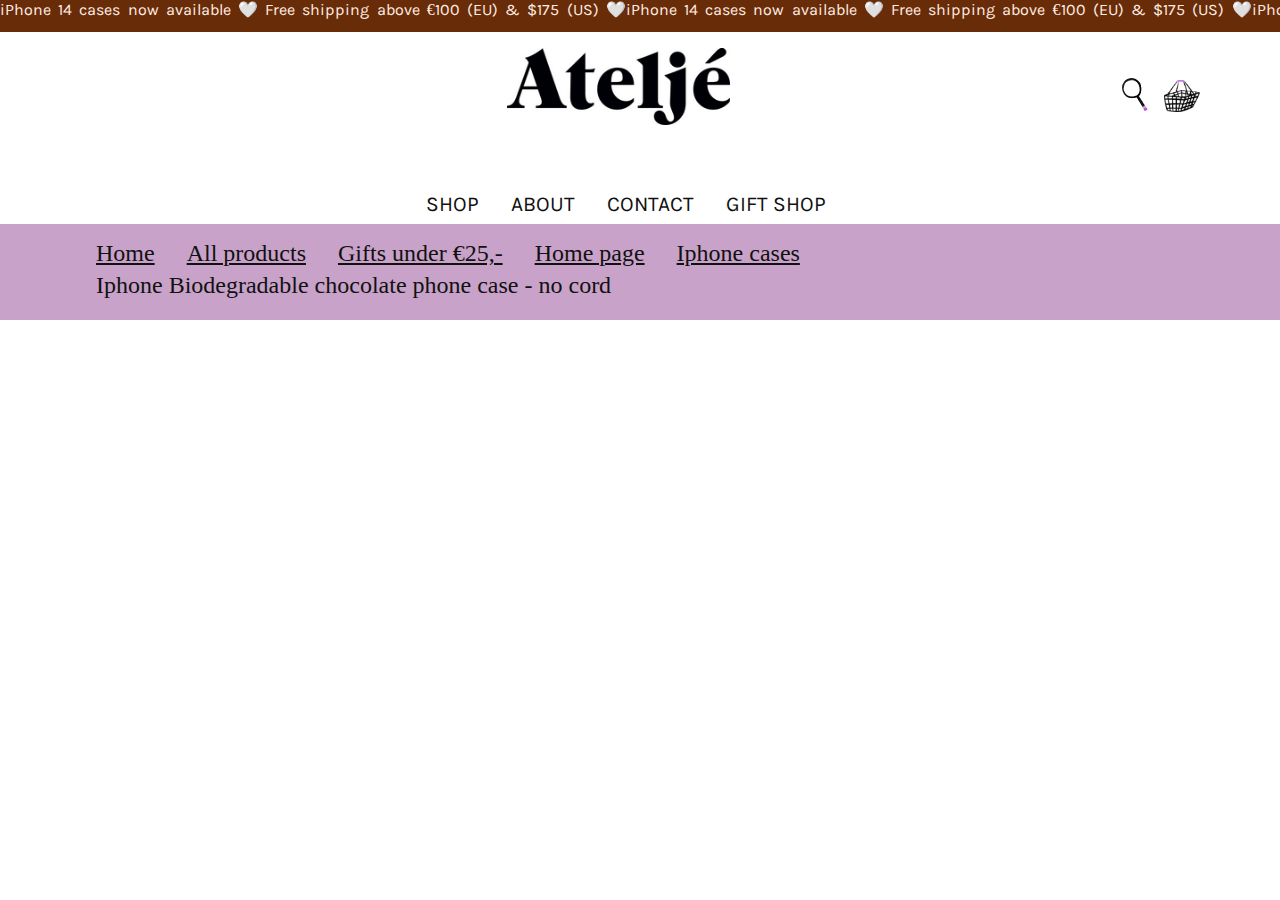
==== index2.html @ 2489ab8f "responsiveness" ====
<!doctype html>
<html lang="nl">
	
<head>
	<meta charset="UTF-8">
	<meta name="author" content="jouw naam">
	<meta name="viewport" content="width=device-width, initial-scale=1"> 
	<!-- maakt het bestand de eigen maat van je device, 
		deze drie zinnen is de basis die zetje er altijd bij -->
	
	<title>Howdy FED2223</title>


    <link href="styles/style2.css" rel="stylesheet">
	<link rel="icon" type="image/svg+xml" href="images/atelje-logo.png">
</head>

<body>

<header>
	<ul>
		<li>
			<p>iPhone 14 cases now available 🤍 Free shipping above €100 (EU) & $175 (US) 🤍</p>
		</li>
		<li>
			<p>iPhone 14 cases now available 🤍 Free shipping above €100 (EU) & $175 (US) 🤍</p>
		</li>
		<li>
			<p>iPhone 14 cases now available 🤍 Free shipping above €100 (EU) & $175 (US) 🤍</p>
		</li>
	</ul>
	
	<a><img src="images/atelje-logo.png" alt="logo"></a>
	
	<button>
		<img src="images/hamburger1.png" alt="Hamburger menu">
	</button>

	<nav>
		<ul>
			<li><a href="">shop</a></li>
			<li><a href="">about</a></li>
			<li><a href="">contact</a></li>
			<li><a href="">gift shop</a></li>
		</ul>
	</nav>

	<!-- Jeffrey zei dat ik in dit geval wel een divje moest gebruiken -->
	<div> 
		<button><img src="images/search-icon.png" alt="search"></button>
		<a><img src="images/cart-icon.png" alt="shoppingcart"></a>
	</div>	

    <!-- breadcrumbs -->
    <ul>
        <li><a href="#">Home</a></li>
        <li><a href="#">All products</a></li>
        <li><a href="#">Gifts under €25,- </a></li>
        <li><a href="#">Home page </a></li>
        <li><a href="#">Iphone cases </a></li>
        <li><a href="#">Iphone Biodegradable chocolate phone case - no cord</a></li>
      </ul>
</header>

    <script defer src="scripts/script.js"></script>
</body>
---- styles/style2.css ----
/**************/
/* CSS REMEDY */
/**************/
*,
*::after,
*::before {
	box-sizing: border-box;
	padding: 0;
	margin: 0;
	list-style: none;
}

img {
	width: 100%;
}

button,
summary {
	cursor: pointer;
}

/*********************/
/* CUSTOM PROPERTIES */
/*********************/
:root {
	--color-text: #111;
	--color-background: white;
	--header-color:#692c09;
	--color-lilac: #C8A2C8;
	--nav-border: lightgray;
	--header-text:#ffece1;
	--footer-color:#f1eeeb;
	--links:green;
	--footer-text:grey;
}

@font-face {
	font-family: "Karla-Regular";
	src: url('../fonts/Karla-Regular.ttf');
}

@font-face {
	font-family: "Karla-Bold";
	src: url('../fonts/Karla-Bold.ttf');
}

@font-face {
	font-family: "GrouchBT";
	src: url('../fonts/GrouchBT.ttf');
}

/* Keyframes */
/* bruine moving tekst vanaf hier */
@keyframes movingText {
	0% {
		transform: translateX(100%);
	}
	50% {
		transform: translateX(-40%);
	}
	100% {
		transform: translateX(-100%);
	}
}

/****************/
/* JOUW STYLING */
/****************/
body {
	overflow-x: hidden;
	margin: 0;
}

header {
	display: grid;
	grid-template-columns: 1fr 1fr 1fr;
	grid-template-rows: 3em 6em;
	overflow:hidden;
}

header > ul:nth-of-type(1) {
	display: flex;
	grid-column-start: 1;
	grid-column-end: -1;
}

header ul li {
	background-color: var(--header-color);
	height:2em;
}

header ul li p {
	width: 100%;
	margin: 0;
	color: var(--header-text);
	font-size: 1em;
	animation: movingText 8s;
	animation-iteration-count: infinite;
	word-spacing: .2em;
	white-space: nowrap;
	font-family: Karla-Regular;
}

/* Header logo, zoekbalk en winkelmandje */
header > a img {
	height: 80%;
	width: auto;
	/* object-fit: contain; */
}

header button {
	background-color: var(--color-background);
	border: none;
	width: 2em;
	margin-left: .3em;
}

header > button img {
	width: 1em;
}

header div {
	display: flex;
	justify-content: end;
	gap: 1em;
	margin-right: 1em;
}

header div a {
	display: flex;
	align-items: center;
}

header > div a img {
	height: 2em;
}

/* Hamburger menu */
header > button {
	background-color: var(--color-background);
	width: 2em;
	border: none;
	font-size: 1.5em;
	grid-row-start: 2;
	grid-column-start: 1;
}

header nav {
	width: 88%;
	position: absolute; 
	top: 9em;
	left: 0;
	bottom: 0;
	background-color: var(--color-background);
	z-index: 1000;
	transform: translateX(-100%);
	transition: .5s;
	border-top: .1em solid var(--nav-border);
}

.menuOpen img {
	content:url("/images/hamburger2.png");
  }

header nav.open {
	transform: translateX(0%);
}
header nav ul {
	padding: 4em 0em 1em 3em;
}

header nav ul:nth-of-type(1) li {
	background-color: var(--color-background);
	margin-top: 2em;	
}

header nav li a {
	color:var(--color-text);
	font-size: 1.5em;
	text-decoration: none;
	text-transform: uppercase;
	font-family: Karla-Regular;
}

@media (min-width:60em) {
	header > button {
		display: none;
	}

	header > a {
		grid-column-start: 2;
		margin-left: 5em;
	}

	header > div {
		grid-column-start: 3;
		margin-right: 5em;
	}

	nav {
		position:static;
		transform:none;
		background-color: none;
	}

	header nav {
		position:static;
		transform: translateX(-3%);
		grid-row-start: 3;
		grid-column-start: 1;
		grid-column-end: -1;
		width: 100%;
		text-align: center;
		border: none;
		padding-bottom: 1em;
	}

	header nav ul {
		display: flex;
		margin-left: 35vw;
		align-items: center;
		text-align: center;
		padding: 0;
	}

	header nav ul li {
		padding: 1em;
	}

	header nav ul li a {
		font-size: 1.3em;
	}
}

/* breadcrumbs */
header ul:nth-of-type(2){
    display: flex;
    flex-wrap: wrap;
    grid-column-start: 1;
	grid-column-end: span 3;
    background-color: var(--color-lilac);
    padding: 1em 2em 1em 6em;
}

header ul:nth-of-type(2) li{
    background-color: var(--color-lilac);  
    margin-right: 2em; 
}

header ul:nth-of-type(2) li a{
    color: var(--color-text);
    font-size: 1.5em;
    white-space: nowrap;
}

header ul:nth-of-type(2) li:last-of-type a{
    text-decoration: none;
}




/* main */
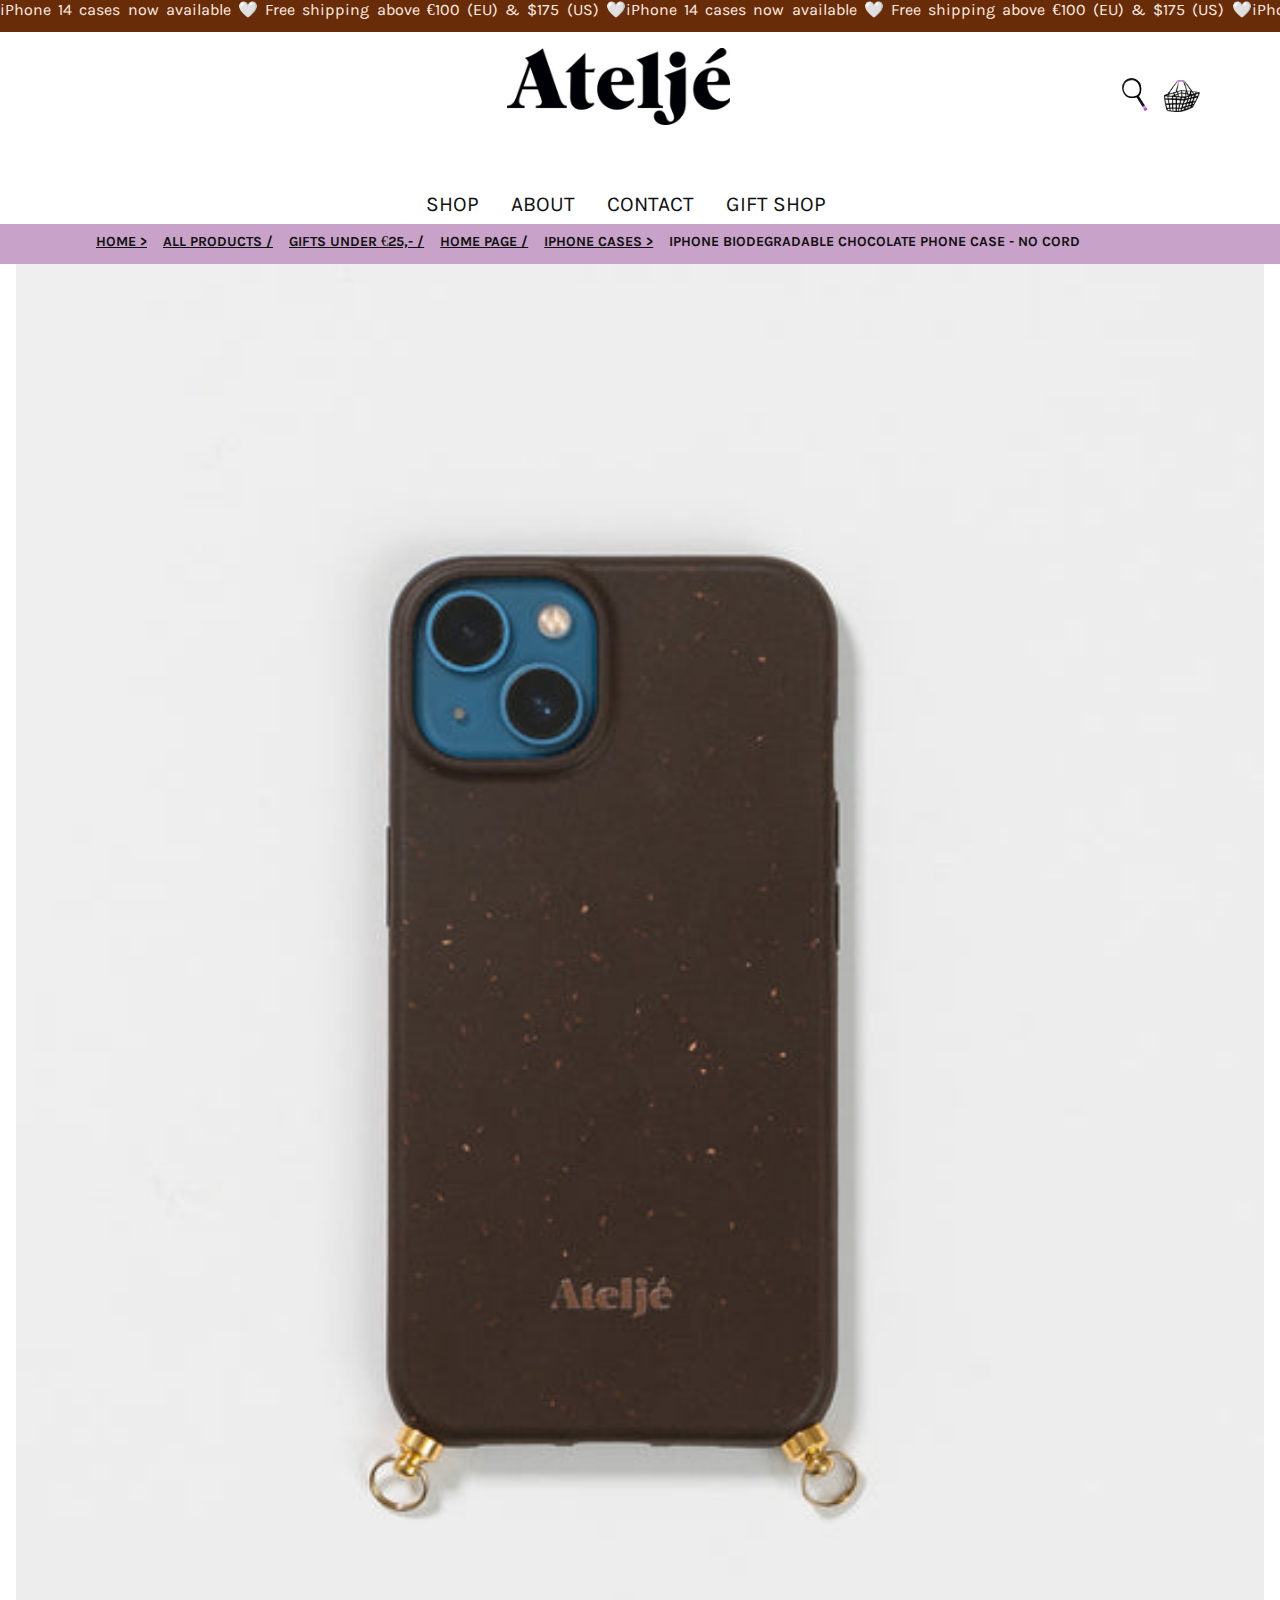
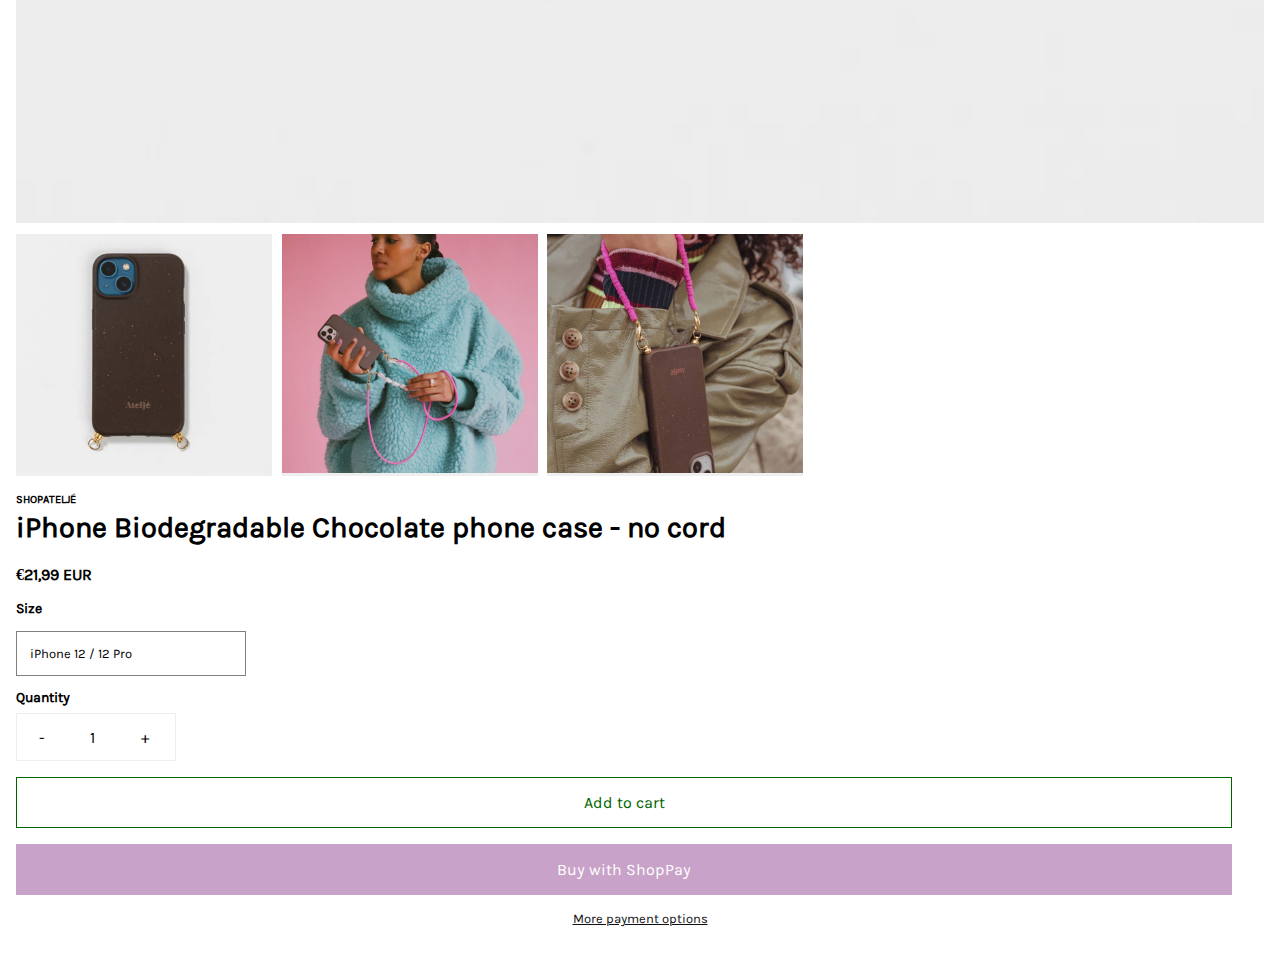
==== commit 7bb70cd4: "groot deel van main page 2" ====
--- a/index2.html
+++ b/index2.html
@@ -53,14 +53,80 @@
 
     <!-- breadcrumbs -->
     <ul>
-        <li><a href="#">Home</a></li>
-        <li><a href="#">All products</a></li>
-        <li><a href="#">Gifts under €25,- </a></li>
-        <li><a href="#">Home page </a></li>
-        <li><a href="#">Iphone cases </a></li>
+        <li><a href="#">Home ></a></li>
+        <li><a href="#">All products /</a></li>
+        <li><a href="#">Gifts under €25,- /</a></li>
+        <li><a href="#">Home page /</a></li>
+        <li><a href="#">Iphone cases ></a></li>
         <li><a href="#">Iphone Biodegradable chocolate phone case - no cord</a></li>
       </ul>
 </header>
 
+<main>
+	<section>
+		<img src="./images/chocolate-phone-case.jpg" alt="Chocolate phone case">
+		<ul>
+			<li>
+				<button>				
+					<img src="./images/bruine-phone-case-cropped.jpg" alt="Chocolate phone case">
+				</button>
+			</li>
+			<li>
+				<button>				
+					<img src="./images/meisje-blauwe-trui-cropped.jpg" alt="Pink phone cord">
+				</button>
+			</li>
+			<li>
+				<button>				
+					<img src="./images/phone-cord-cropped.jpg" alt="Chocolate phone case with pink cord">
+				</button>
+			</li>
+		</ul>
+	</section>
+
+	<section>
+		<h1>iPhone Biodegradable Chocolate phone case - no cord</h1>
+		<h2>Shopateljé</h2>
+		<h3>€21,99 eur</h3>
+		<h4>Size</h4>
+		<button>iPhone 12 / 12 Pro</button>
+		<h5>Quantity</h5>
+		<button>-  1  +</button>
+		<button>Add to cart</button>
+		<button>Buy with ShopPay</button>
+		<a href="#">More payment options</a>
+	</section>
+<!-- 
+	<section>
+		<h2>A description of the chocolate phone case</h2>
+		<p>Who’s in for rewatching Gilmore Girls for 
+			the 10th time, home-made cinnamon buns and 
+			hot chocolate with whipped cream? Yep, same. 
+			It is the season to get cozy, and we’re beyond 
+			excited to introduce you to our color of happiness 
+			(aka chocolate!). You’ve guessed it: it’s the 
+			perfect shade of brown - in a case!
+		</p>
+		<p>
+			These cases are made from a more sustainable material PLA, 
+			which is produced with renewable raw materials and is biodegradable.
+		</p>
+		<p>
+			Although our case has a protective bumper, as well as extra 
+			protection on the edges - a phone is still a delicate object 
+			and we use it all day, every day, in all kinds of situations. 
+			Please know that we can't be held responsible for any damage, 
+			losses, or other issues of a phone that's in an Ateljé case.
+		</p>
+		<h3>Product info</h3>
+		<ul>
+			<li>Flexible, brown case from biodegradable PLA</li>
+			<li>Gold filled hardware</li>
+			<li>Ateljé logo on the back</li>
+		</ul>
+		<a href="#">share</a>
+	</section> -->
+</main>
+
     <script defer src="scripts/script.js"></script>
 </body>--- a/styles/style2.css
+++ b/styles/style2.css
@@ -31,6 +31,7 @@
 	--header-text:#ffece1;
 	--footer-color:#f1eeeb;
 	--links:green;
+	--darkgreen:darkgreen;
 	--footer-text:grey;
 }
 
@@ -239,25 +240,178 @@
     grid-column-start: 1;
 	grid-column-end: span 3;
     background-color: var(--color-lilac);
-    padding: 1em 2em 1em 6em;
+    padding: .2em 1em .2em 1em;
 }
 
 header ul:nth-of-type(2) li{
     background-color: var(--color-lilac);  
-    margin-right: 2em; 
+    margin-right: 1em; 
 }
 
 header ul:nth-of-type(2) li a{
     color: var(--color-text);
-    font-size: 1.5em;
+    font-size: .7em;
     white-space: nowrap;
+	font-family: karla-bold;
+	text-transform: uppercase;
 }
 
 header ul:nth-of-type(2) li:last-of-type a{
     text-decoration: none;
 }
 
-
-
+header ul:nth-of-type(2) li:last-of-type a:hover{
+    text-decoration: underline var(--color-text);
+}
+
+@media (min-width: 35em){
+	header ul:nth-of-type(2){
+		padding: .2em 2em .2em 2em;
+	}
+	header ul:nth-of-type(2) li a{
+		font-size: .9em;
+		
+	}
+}
+
+@media (min-width: 45em){
+	header ul:nth-of-type(2){
+		padding: 1em 3em 1em 20%;
+	}
+}
+
+@media (min-width: 64em) {
+	header ul:nth-of-type(2){
+		padding: .5em 2em 0 6em;
+}
+}
 
 /* main */
+main section {
+	padding: 0 1em 0 1em;
+
+}
+/* section 1 */
+main section:nth-of-type(1) {
+	margin-bottom:1em ;
+}
+
+main section:nth-of-type(1) ul {
+	margin-top: .4em;
+	display: flex;
+	gap: .6em;
+}
+main section:nth-of-type(1) ul button {
+	border: none;
+	width: 20vw;
+}
+
+/* section 2  */
+main section:nth-of-type(2) {
+	display: flex;
+	flex-direction: column;
+}
+main section:nth-of-type(2) h1{
+	font-size: 1.8em;
+	font-family: karla-regular;
+	line-height: 1.5em;
+}
+
+main section:nth-of-type(2) h2{
+	font-size: .7em;
+	font-family: karla-regular;
+	text-transform: uppercase;
+	order: -1;
+}
+
+main section:nth-of-type(2) h3 {
+	margin: 1em 0 1em 0;
+	font-size: 1em;
+	font-family: karla-regular;
+	text-transform: uppercase;
+}
+
+main section:nth-of-type(2) h4 {
+	font-size: .9em;
+	font-family: karla-regular;
+	margin-bottom: 1em;
+
+}
+
+main section:nth-of-type(2) button:nth-of-type(1){
+	width: 18em;
+	height: 3.5em;
+	text-align: left;
+	padding-left: 1em;
+	font-size: .8em;
+	font-family: karla-regular;
+	background-color: var(--color-background);
+	border: 0.1em solid var(--footer-text);
+	margin-bottom: 1em;
+}
+
+main section:nth-of-type(2) button:nth-of-type(1):hover{
+	border: 0.2em solid var(--footer-text);
+}
+
+main section:nth-of-type(2) h5 {
+	font-size: .9em;
+	font-family: karla-regular;
+	margin-bottom: .5em;
+}
+
+main section:nth-of-type(2) button:nth-of-type(2){
+	width: 10em;
+	height: 3em;
+	font-size: 1em;
+	font-family: karla-regular;
+	background-color: var(--color-background);
+	border: 0.1em solid var(--footer-color);
+	margin-bottom: 1em;
+	letter-spacing: 1.3em;
+	text-align: center;
+	padding-left: 1em;
+}
+
+main section:nth-of-type(2) button:nth-of-type(3){
+	width: 95vw;
+	height: 3.2em;
+	background-color: var(--color-background);
+	border: 0.1em solid var(--darkgreen);
+	color: var(--darkgreen);
+	margin-bottom: 1em;
+	font-size: 1em;
+	font-family: karla-regular;
+}
+
+main section:nth-of-type(2) button:nth-of-type(3):hover{
+	border: 0.15em solid var(--darkgreen);
+}
+
+main section:nth-of-type(2) button:nth-of-type(4){
+	width: 95vw;
+	height: 3.2em;
+	background-color: var(--color-lilac);
+	color: var(--color-background);
+	margin-bottom: 1em;
+	font-size: 1em;
+	font-family: karla-regular;
+	border: none;
+}
+
+main section:nth-of-type(2) button:nth-of-type(4):hover{
+	background-color: var(--color-lilac);
+	opacity: 90%;
+	transition: .1s;
+}
+
+main section:nth-of-type(2) a {
+	font-size: .8em;
+	font-family: karla-regular;
+	margin-bottom: 2.7em;
+	color: var(--color-text);
+	text-align: center;
+}
+
+
+
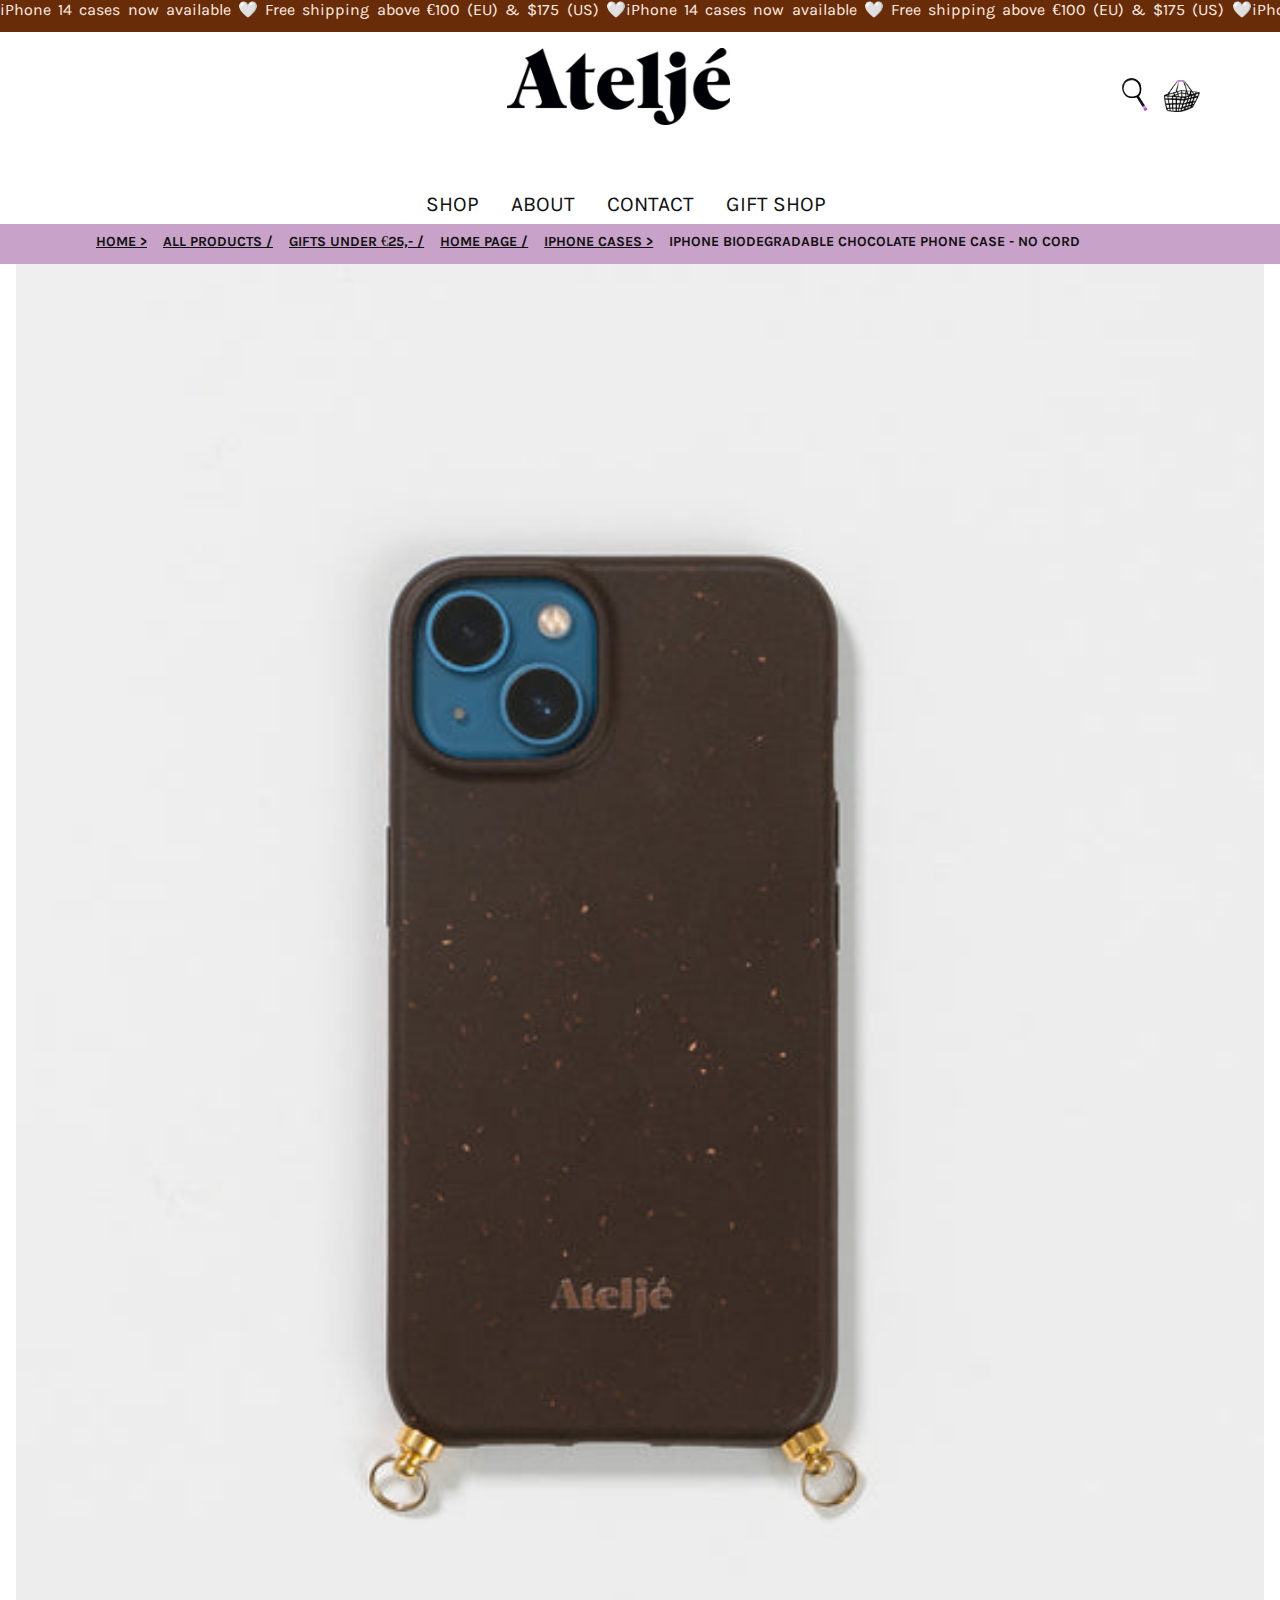
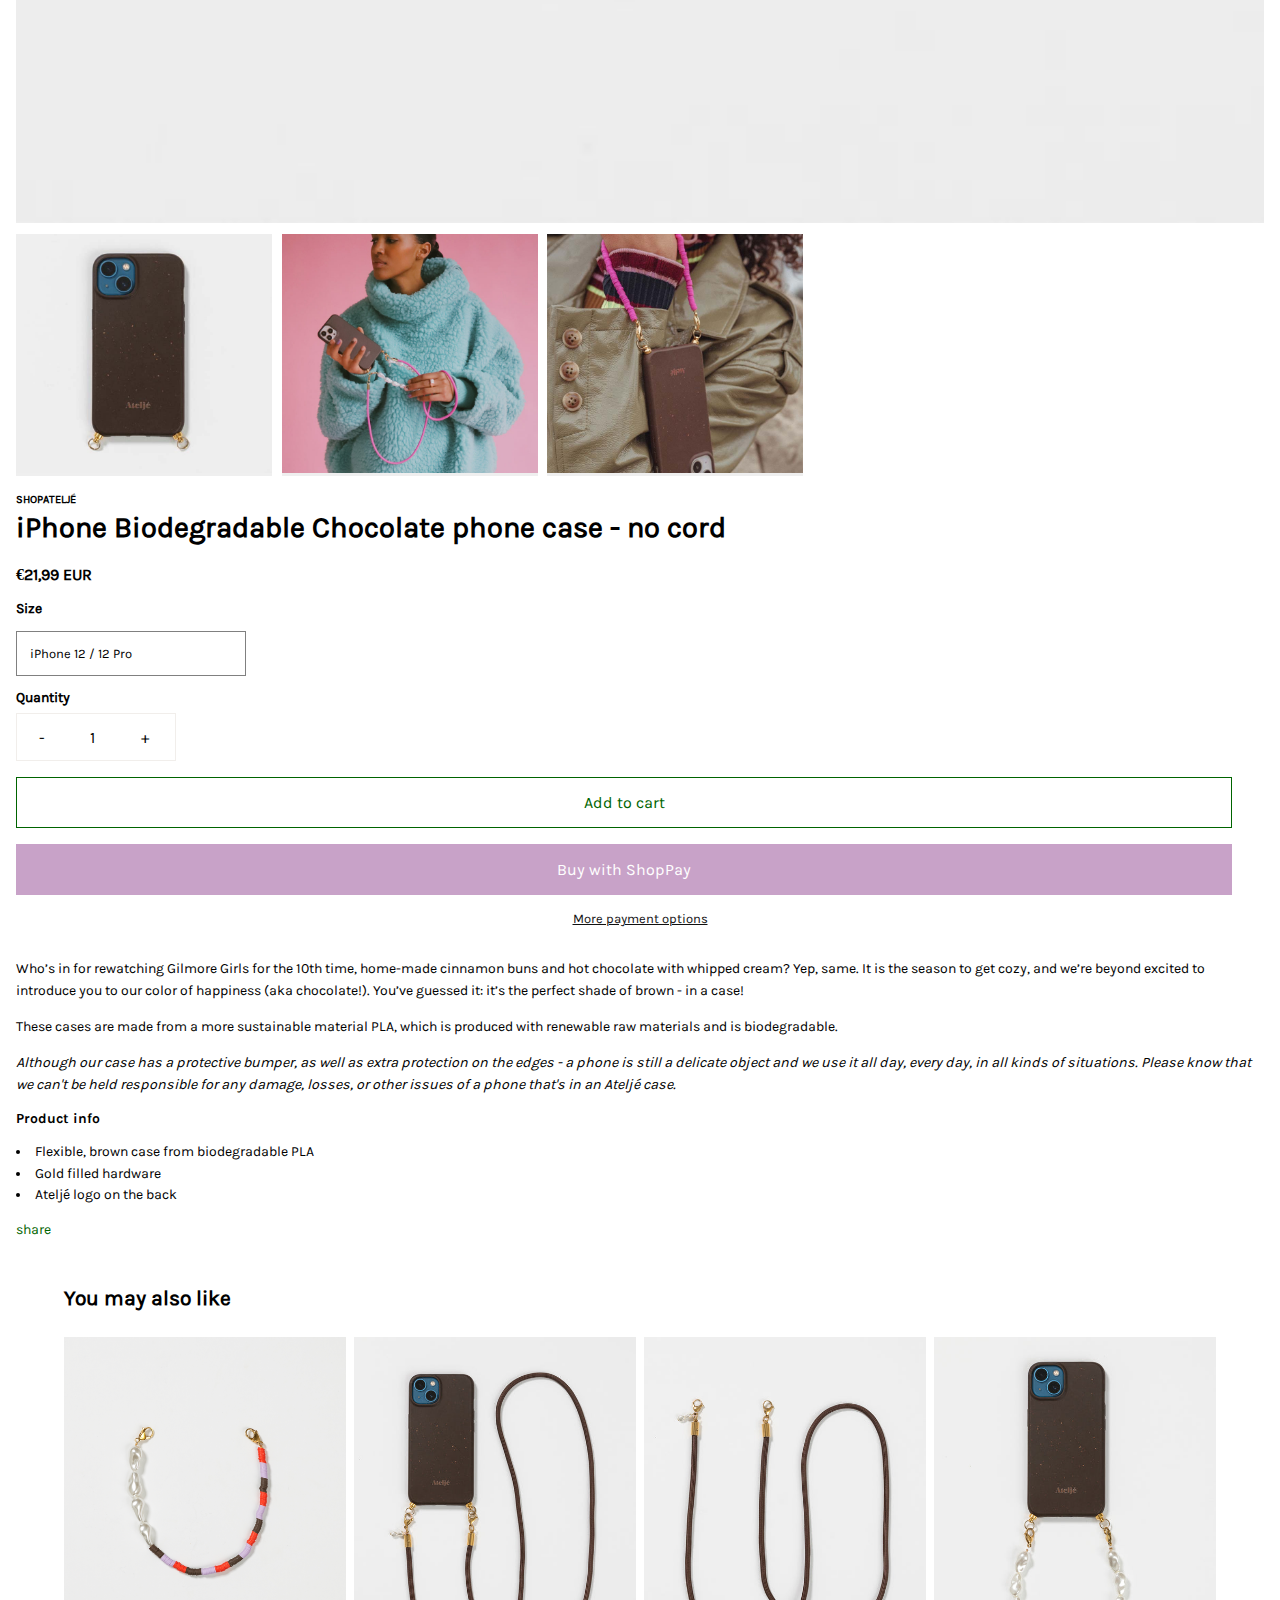
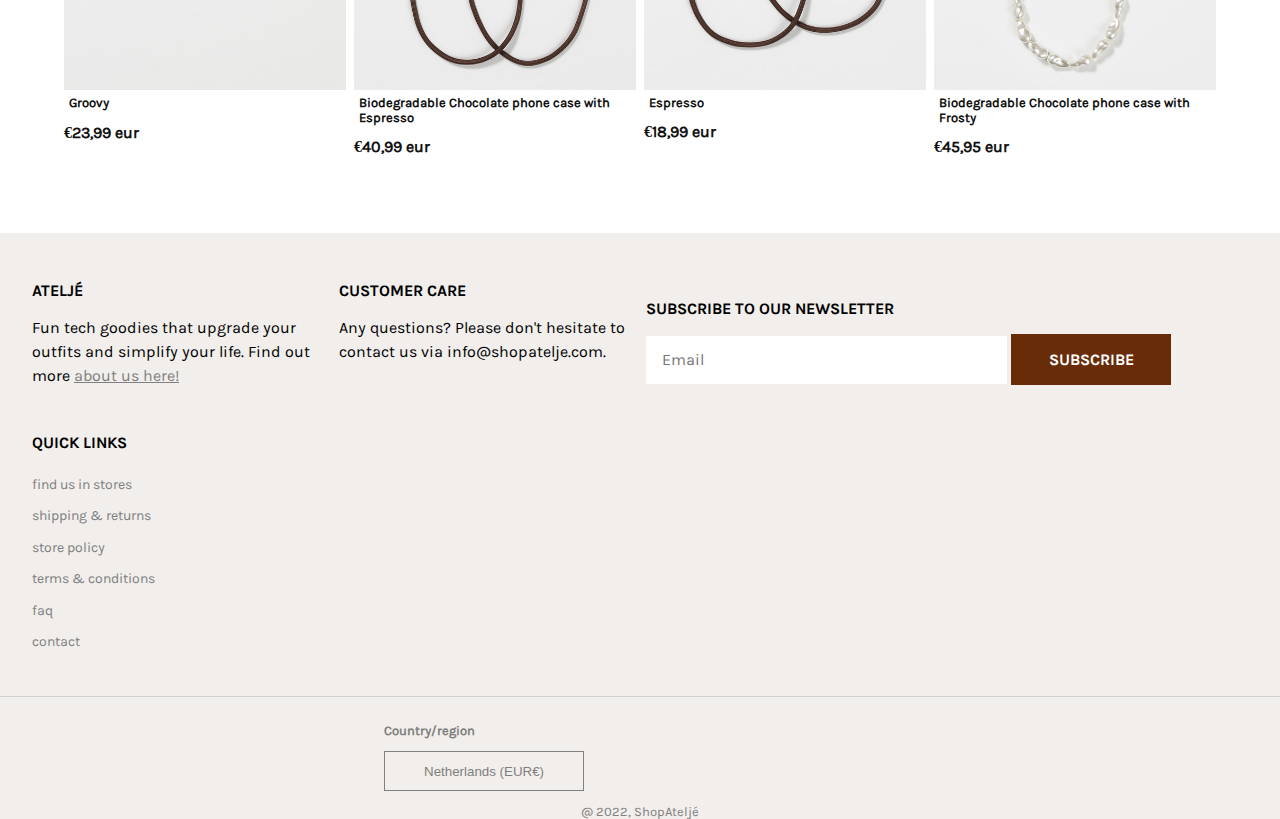
==== commit 1f09beac: "nog meer van page 2" ====
--- a/index2.html
+++ b/index2.html
@@ -63,6 +63,7 @@
 </header>
 
 <main>
+	<!-- section 1 -->
 	<section>
 		<img src="./images/chocolate-phone-case.jpg" alt="Chocolate phone case">
 		<ul>
@@ -84,6 +85,7 @@
 		</ul>
 	</section>
 
+	<!-- section 2 -->
 	<section>
 		<h1>iPhone Biodegradable Chocolate phone case - no cord</h1>
 		<h2>Shopateljé</h2>
@@ -96,7 +98,8 @@
 		<button>Buy with ShopPay</button>
 		<a href="#">More payment options</a>
 	</section>
-<!-- 
+
+	<!-- section 3 -->
 	<section>
 		<h2>A description of the chocolate phone case</h2>
 		<p>Who’s in for rewatching Gilmore Girls for 
@@ -125,8 +128,84 @@
 			<li>Ateljé logo on the back</li>
 		</ul>
 		<a href="#">share</a>
-	</section> -->
+	</section>
+
+	<section>
+		<h2>You may also like</h2>
+		<ul>
+			<li>
+				<a href="#">
+					<h3>€23,99 eur</h3>
+					<h4>Groovy</h4>
+					<img src="images/groovy.png" alt="Pink puffy bag">
+				</a>
+			</li>
+			<li>
+				<a href="./index2.html">
+					<h3>€40,99 eur</h3>
+					<h4>Biodegradable Chocolate phone case with Espresso</h4>
+					<img src="images/case-espresso.jpg" alt="Biodegradable chocolat iPhone case">
+				</a>
+			</li>
+			<li>
+				<a href="#">
+					<h3>€18,99 eur</h3>
+					<h4>Espresso</h4>
+					<img src="images/espresso.jpg" alt="Sparkle cord">
+				</a>
+			</li>
+			<li>
+				<a href="#">
+					<h3>€45,95 eur</h3>
+					<h4>Biodegradable Chocolate phone case with Frosty</h4>
+					<img src="images/case-frosty.jpg" alt="Puffy check mate bag">
+				</a>
+			</li>
+		</ul>
+	</section>
 </main>
+
+<!-- footer -->
+<footer>
+	<!-- section1 -->
+	<section>
+		<ul>
+			<li>
+				<h2>Ateljé</h2>
+				<p>Fun tech goodies that upgrade your outfits and simplify your life. 
+					Find out more <a href="#">about us here!</a></p>
+			</li>
+			<li>
+				<h3>Customer care</h3>
+				<p>Any questions? Please don't hesitate 
+					to contact us via info@shopatelje.com.</p>
+			</li>
+			<li>
+				<h3>Quick links</h3>
+				<a href="#">find us in stores</a>
+				<a href="#">shipping & returns</a>
+				<a href="#">store policy</a>
+				<a href="#">terms & conditions</a>
+				<a href="#">faq</a>
+				<a href="#">contact</a>
+			</li>
+			<li>
+				<img src="" alt="">
+				<img src="" alt="">
+				<h3>Subscribe to our newsletter</h3>
+				<input type="text" placeholder="Email">
+				<button>Subscribe</button>
+			</li>
+		</ul>
+	</section>
+	
+	<!-- section2 -->
+	<section>
+		<h2>Country/region</h2>
+		<button>Netherlands (EUR€)</button>
+		<p>@ 2022, ShopAteljé</p>
+	</section>
+</footer>
 
     <script defer src="scripts/script.js"></script>
 </body>--- a/styles/style2.css
+++ b/styles/style2.css
@@ -408,10 +408,261 @@
 main section:nth-of-type(2) a {
 	font-size: .8em;
 	font-family: karla-regular;
-	margin-bottom: 2.7em;
+	margin-bottom: 2.5em;
 	color: var(--color-text);
 	text-align: center;
 }
 
-
-
+/* section 3 */
+main section:nth-of-type(3) h2{
+	display: none;
+}
+
+main section:nth-of-type(3) p {
+	font-size: .9em;
+	font-family: karla-regular;
+	line-height: 1.5em;
+	margin-bottom: 1em;
+}
+
+main section:nth-of-type(3) p:nth-of-type(3){
+	font-style: italic;
+}
+
+
+main section:nth-of-type(3) h3 {
+	font-size: .9em;
+	font-family: karla-bold;
+	margin-bottom: 1em;
+}
+
+main section:nth-of-type(3) ul li {
+	font-size: .9em;
+	font-family: karla-regular;
+	line-height: 1.5em;
+	list-style: inside;
+}
+
+main section:nth-of-type(3) ul li:last-child{
+	margin-bottom: 1em;
+}
+
+main section:nth-of-type(3) a {
+	font-size: .9em;
+	font-family: karla-regular;
+	color: var(--darkgreen);
+	text-decoration: none;
+}
+
+/* section 4 */
+
+section:nth-of-type(4){
+	margin: 3em 0 3em 0;
+ }
+
+ section:nth-of-type(4) h2 {
+	grid-row-start: 1;
+	grid-column-start: 1;
+	margin: 1.5em 0 1.3em 0;
+	font-size: 1.3em;
+	font-family: Karla-Regular;
+ }
+ 
+ section:nth-of-type(4) ul {
+	 display: grid;
+	 grid-template-columns: 1fr 1fr;
+	 gap: 1vw;
+ }
+
+ section:nth-of-type(4) ul a {
+	 display: flex;
+	 flex-direction: column;
+	 text-decoration: none;
+	 color:var(--color-text);	 
+ }
+
+ section:nth-of-type(4) ul a img {
+	 order:-100;
+ }
+
+ section:nth-of-type(4) ul a h3 {
+	 font-size: 1em;
+	 font-family: Karla-Regular;
+	 margin-bottom: 2em;
+ }
+
+ section:nth-of-type(4) ul a h4 {
+	font-size: .8em;
+	order:-80;
+	margin: .4em;
+	font-family: Karla-Regular;
+	margin-bottom: 1em;
+ }
+
+ section:nth-of-type(4) ul a h4:hover {
+	 text-decoration: underline var(--color-text);
+ }
+
+ @media (min-width: 61em) {
+	main section:nth-of-type(4) {
+		padding-left: 5%;
+		padding-right: 5%;
+		margin-bottom: 15em;
+	}
+
+	main section:nth-of-type(4) ul {
+		grid-auto-rows: 20vw;
+		grid-template-columns: 1fr 1fr 1fr 1fr;
+		column-gap: .5em;
+	}
+  }
+
+
+/* Footer */
+footer{
+	background-color:var(--footer-color);
+}
+
+footer section:nth-of-type(1) {
+	margin-top: 3em;
+	padding: 3em 2em 0em 2em;
+	border-bottom: var(--nav-border) solid .1em;
+}
+
+footer section:nth-of-type(1) ul li {
+	margin-bottom: 2em;
+}
+
+footer section:nth-of-type(1) ul li h2 {
+	font-family: Karla-Bold;
+	text-transform: uppercase;
+	font-size: 1em;
+	margin-bottom: 1em;
+}
+
+footer section:nth-of-type(1) ul li h3 {
+	font-family: Karla-Bold;
+	text-transform: uppercase;
+	font-size: 1em;
+	margin-bottom: 1em;
+}
+
+footer section:nth-of-type(1) ul li p {
+	font-family: Karla-Regular;
+	font-size: 1em;
+	line-height: 1.5em;
+}
+
+footer section:nth-of-type(1) ul li a {
+	color: var(--footer-text);
+	font-family: Karla-Regular;
+}
+
+footer section:nth-of-type(1) ul li:nth-of-type(3) h3{
+	margin-bottom: 1.5em;
+}
+
+footer section:nth-of-type(1) ul li:nth-of-type(3) a {
+	display: flex;
+	flex-direction: row;
+	text-decoration: none;
+	margin-bottom: 1em;
+	font-size: .9em;
+}
+
+footer section:nth-of-type(1) ul li:nth-of-type(3) a:hover {
+	text-decoration: underline var(--color-text);
+}
+
+footer section:nth-of-type(1) li:nth-of-type(4) {
+	justify-content: center;
+	align-items: center;
+	margin-bottom: 1em;
+}
+
+footer section:nth-of-type(1) input {
+	width: 60%;
+    height: 3em;
+	padding-left: 1em;
+	font-family: Karla-Regular;
+	font-size: 1em;
+	border: none;
+}
+
+footer section:nth-of-type(1) button {
+	width: 10em;
+    height: 3.2em;
+	background-color: var(--header-color) ;
+	color: var(--color-background);
+	border:none;
+	text-transform: uppercase;
+	font-family: Karla-Bold;
+	font-size: 1em;
+}
+
+footer section:nth-of-type(1) button:hover {
+	opacity: 0.7;
+}
+
+@media (min-width: 55em) {
+	footer section:nth-of-type(1) ul {
+		display: grid;
+	 	grid-template-columns: 1fr 1fr 1fr 1fr;
+	 	gap: 1vw;
+	}
+
+	footer section:nth-of-type(1) li:nth-of-type(1) {
+		grid-column-start: 1;
+	}
+
+	footer section:nth-of-type(1) li:nth-of-type(2) {
+		grid-column-start: 2;
+
+	}
+
+	footer section:nth-of-type(1) li:nth-of-type(3) {
+		grid-column-start: 1;
+		/* margin: 0; */
+	}
+
+	footer section:nth-of-type(1) li:nth-of-type(4) {
+		grid-column-start: 3;
+		grid-column-end: -1;
+		grid-row-start: 1;
+		margin: 0;
+	}	
+}
+
+footer section:nth-of-type(2) h2{
+	margin-top: 2em;
+	color: var(--footer-text);
+	margin-left: 30%;
+	font-size: .8em;
+	font-family: Karla-Regular;
+}
+
+footer section:nth-of-type(2) button {
+	width: 15em;
+	height: 3em;
+	display: flex;
+	justify-content: center;
+	align-items: center;
+	color:var(--footer-text);
+	margin-left: 30%;
+	margin-top: 1em;
+	background: none;
+	border: .1em solid var(--footer-text);
+}
+
+footer section:nth-of-type(2) button:hover {
+	border: .2em solid var(--footer-text);
+}
+
+footer section:nth-of-type(2) p {
+	color: var(--footer-text);
+	margin-top: 1em;
+	text-align: center;
+	font-size: .8em;
+	font-family: Karla-Regular;
+}
+
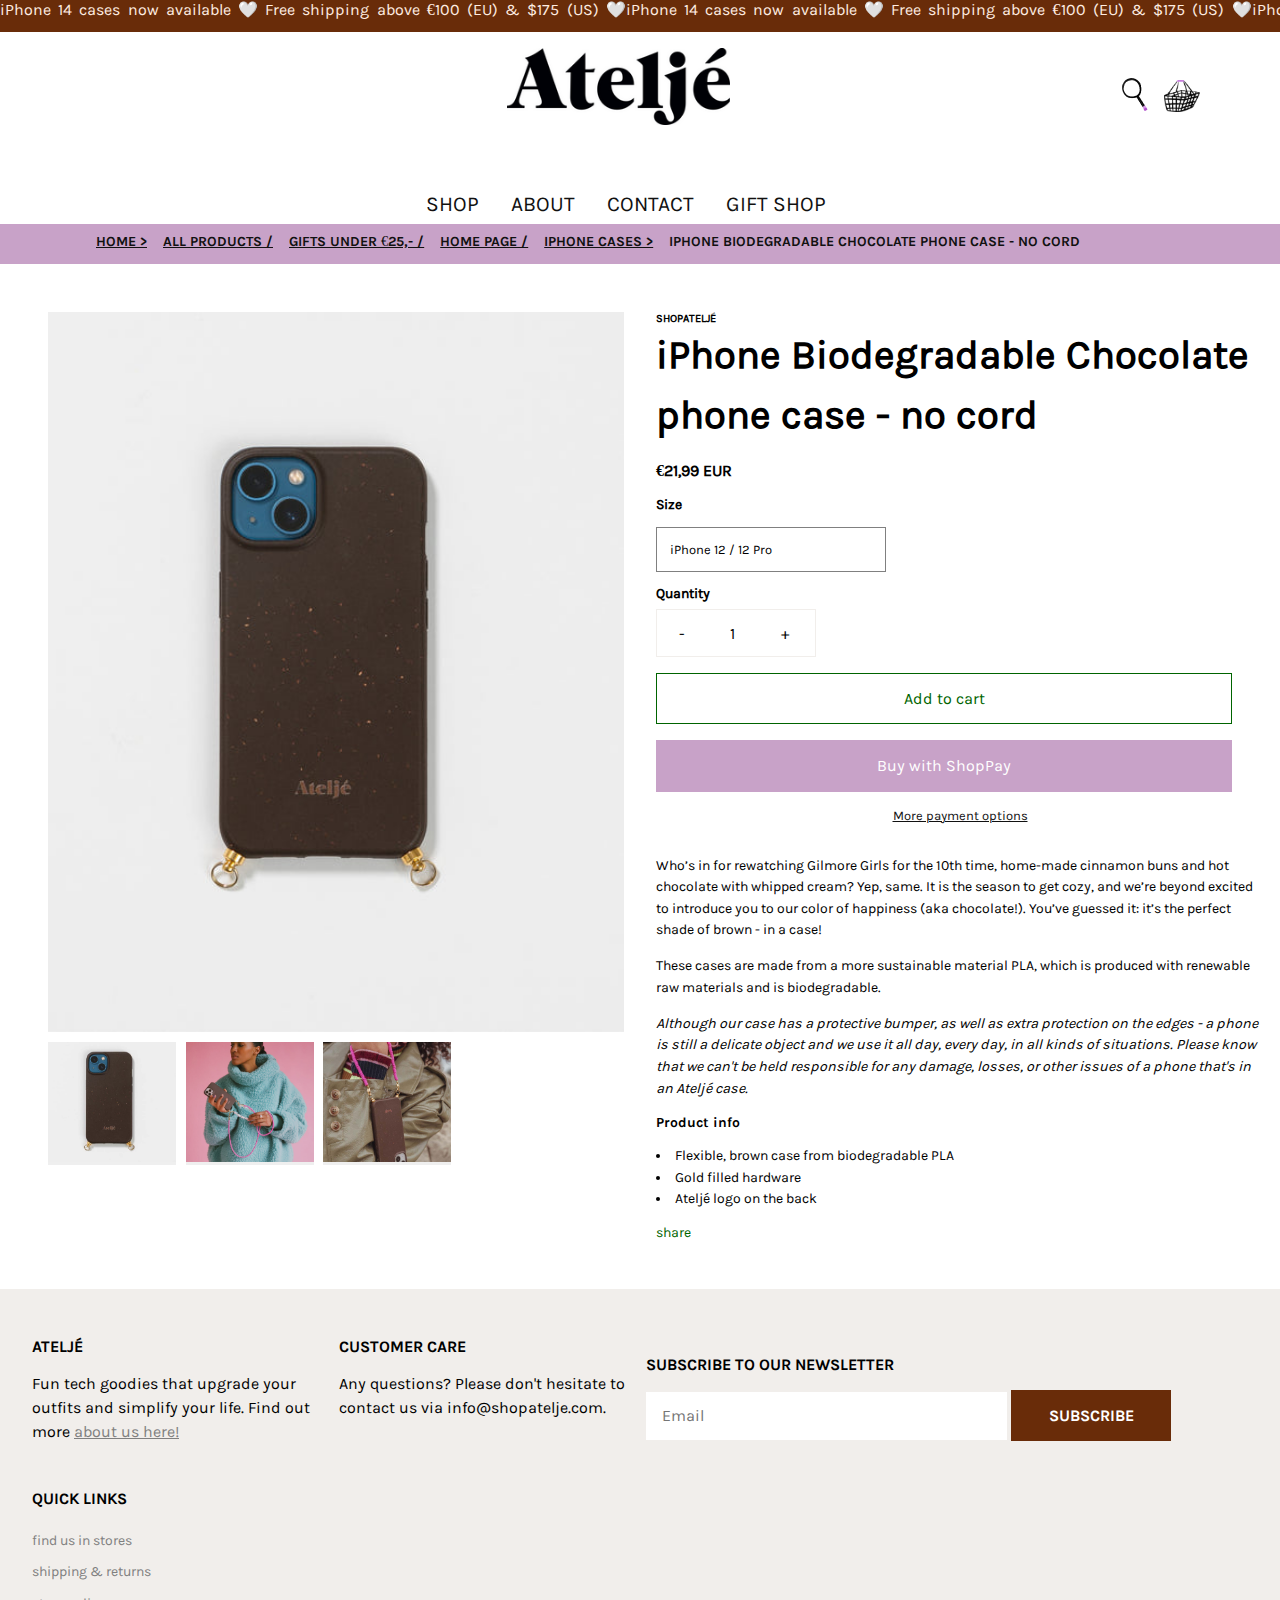
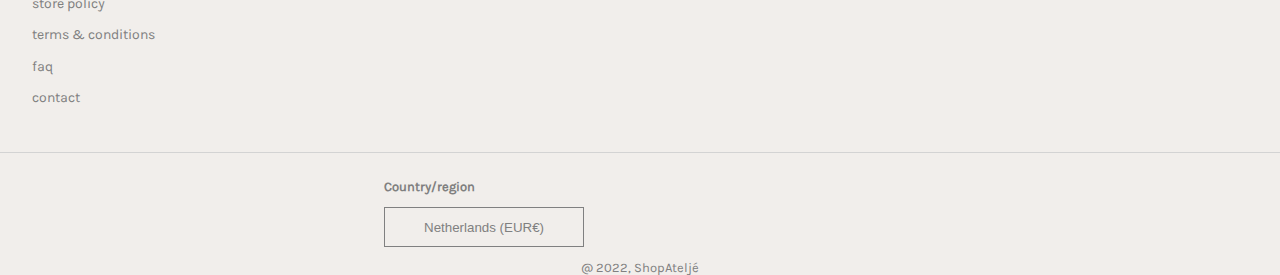
==== commit 9d535a4a: "page 2 responsive" ====
--- a/index2.html
+++ b/index2.html
@@ -97,11 +97,7 @@
 		<button>Add to cart</button>
 		<button>Buy with ShopPay</button>
 		<a href="#">More payment options</a>
-	</section>
-
-	<!-- section 3 -->
-	<section>
-		<h2>A description of the chocolate phone case</h2>
+
 		<p>Who’s in for rewatching Gilmore Girls for 
 			the 10th time, home-made cinnamon buns and 
 			hot chocolate with whipped cream? Yep, same. 
@@ -121,7 +117,7 @@
 			Please know that we can't be held responsible for any damage, 
 			losses, or other issues of a phone that's in an Ateljé case.
 		</p>
-		<h3>Product info</h3>
+		<h6>Product info</h3>
 		<ul>
 			<li>Flexible, brown case from biodegradable PLA</li>
 			<li>Gold filled hardware</li>
@@ -130,7 +126,9 @@
 		<a href="#">share</a>
 	</section>
 
-	<section>
+
+	<!-- dubbel heb deze ook op page 1 -->
+	<!-- <section>
 		<h2>You may also like</h2>
 		<ul>
 			<li>
@@ -162,7 +160,7 @@
 				</a>
 			</li>
 		</ul>
-	</section>
+	</section> -->
 </main>
 
 <!-- footer -->
--- a/styles/style2.css
+++ b/styles/style2.css
@@ -291,6 +291,14 @@
 	padding: 0 1em 0 1em;
 
 }
+
+@media (min-width: 45em) {
+	main {
+		display: grid;
+		grid-template-columns: 50vw 50vw;
+	}
+	}	
+
 /* section 1 */
 main section:nth-of-type(1) {
 	margin-bottom:1em ;
@@ -300,10 +308,36 @@
 	margin-top: .4em;
 	display: flex;
 	gap: .6em;
+	grid-column-start: 1;
+	grid-column-end: -1;
 }
 main section:nth-of-type(1) ul button {
 	border: none;
 	width: 20vw;
+	padding: 0;
+}
+
+@media (min-width: 45em) {
+	main section:nth-of-type(1) ul{
+		grid-column-start: 1;
+		padding-left: 2em;
+	}
+	main section:nth-of-type(1) img{
+		width: 50vw;
+		padding: 3em 2em 0 2em;
+	}
+
+	main section:nth-of-type(1) ul button img{
+		width: 10vw;
+		height: auto;
+		padding: 0;
+
+	}
+	main section:nth-of-type(1) ul button{
+		width: 10vw;
+
+	}
+	
 }
 
 /* section 2  */
@@ -405,7 +439,7 @@
 	transition: .1s;
 }
 
-main section:nth-of-type(2) a {
+main section:nth-of-type(2) a:nth-of-type(1) {
 	font-size: .8em;
 	font-family: karla-regular;
 	margin-bottom: 2.5em;
@@ -413,110 +447,65 @@
 	text-align: center;
 }
 
-/* section 3 */
-main section:nth-of-type(3) h2{
-	display: none;
-}
-
-main section:nth-of-type(3) p {
+@media (min-width: 45em) {
+	main section:nth-of-type(2) {
+		padding-top: 3em;
+
+	}
+	main section:nth-of-type(2) h1 {
+		font-size: 2.5em;
+	}
+	main section:nth-of-type(2) button:nth-of-type(3) {
+		width: 45vw;
+	}
+	main section:nth-of-type(2) button:nth-of-type(4) {
+		width: 45vw;
+	}
+}
+
+main section:nth-of-type(2) p {
 	font-size: .9em;
 	font-family: karla-regular;
 	line-height: 1.5em;
 	margin-bottom: 1em;
 }
 
-main section:nth-of-type(3) p:nth-of-type(3){
+main section:nth-of-type(2) p:nth-of-type(3){
 	font-style: italic;
 }
 
 
-main section:nth-of-type(3) h3 {
+main section:nth-of-type(2) h6 {
 	font-size: .9em;
 	font-family: karla-bold;
 	margin-bottom: 1em;
 }
 
-main section:nth-of-type(3) ul li {
+main section:nth-of-type(2) ul li {
 	font-size: .9em;
 	font-family: karla-regular;
 	line-height: 1.5em;
 	list-style: inside;
 }
 
-main section:nth-of-type(3) ul li:last-child{
-	margin-bottom: 1em;
-}
-
-main section:nth-of-type(3) a {
+main section:nth-of-type(2) ul li:last-child{
+	margin-bottom: 1em;
+}
+
+main section:nth-of-type(2) a:last-child {
 	font-size: .9em;
 	font-family: karla-regular;
 	color: var(--darkgreen);
 	text-decoration: none;
 }
 
-/* section 4 */
-
-section:nth-of-type(4){
-	margin: 3em 0 3em 0;
- }
-
- section:nth-of-type(4) h2 {
-	grid-row-start: 1;
-	grid-column-start: 1;
-	margin: 1.5em 0 1.3em 0;
-	font-size: 1.3em;
-	font-family: Karla-Regular;
- }
- 
- section:nth-of-type(4) ul {
-	 display: grid;
-	 grid-template-columns: 1fr 1fr;
-	 gap: 1vw;
- }
-
- section:nth-of-type(4) ul a {
-	 display: flex;
-	 flex-direction: column;
-	 text-decoration: none;
-	 color:var(--color-text);	 
- }
-
- section:nth-of-type(4) ul a img {
-	 order:-100;
- }
-
- section:nth-of-type(4) ul a h3 {
-	 font-size: 1em;
-	 font-family: Karla-Regular;
-	 margin-bottom: 2em;
- }
-
- section:nth-of-type(4) ul a h4 {
-	font-size: .8em;
-	order:-80;
-	margin: .4em;
-	font-family: Karla-Regular;
-	margin-bottom: 1em;
- }
-
- section:nth-of-type(4) ul a h4:hover {
-	 text-decoration: underline var(--color-text);
- }
-
- @media (min-width: 61em) {
-	main section:nth-of-type(4) {
-		padding-left: 5%;
-		padding-right: 5%;
-		margin-bottom: 15em;
-	}
-
-	main section:nth-of-type(4) ul {
-		grid-auto-rows: 20vw;
-		grid-template-columns: 1fr 1fr 1fr 1fr;
-		column-gap: .5em;
-	}
-  }
-
+@media (min-width: 45em) {
+	section:nth-of-type(2){
+		grid-column-start: 2;
+		/* grid-row-start: 1; */
+
+	}
+	}
 
 /* Footer */
 footer{
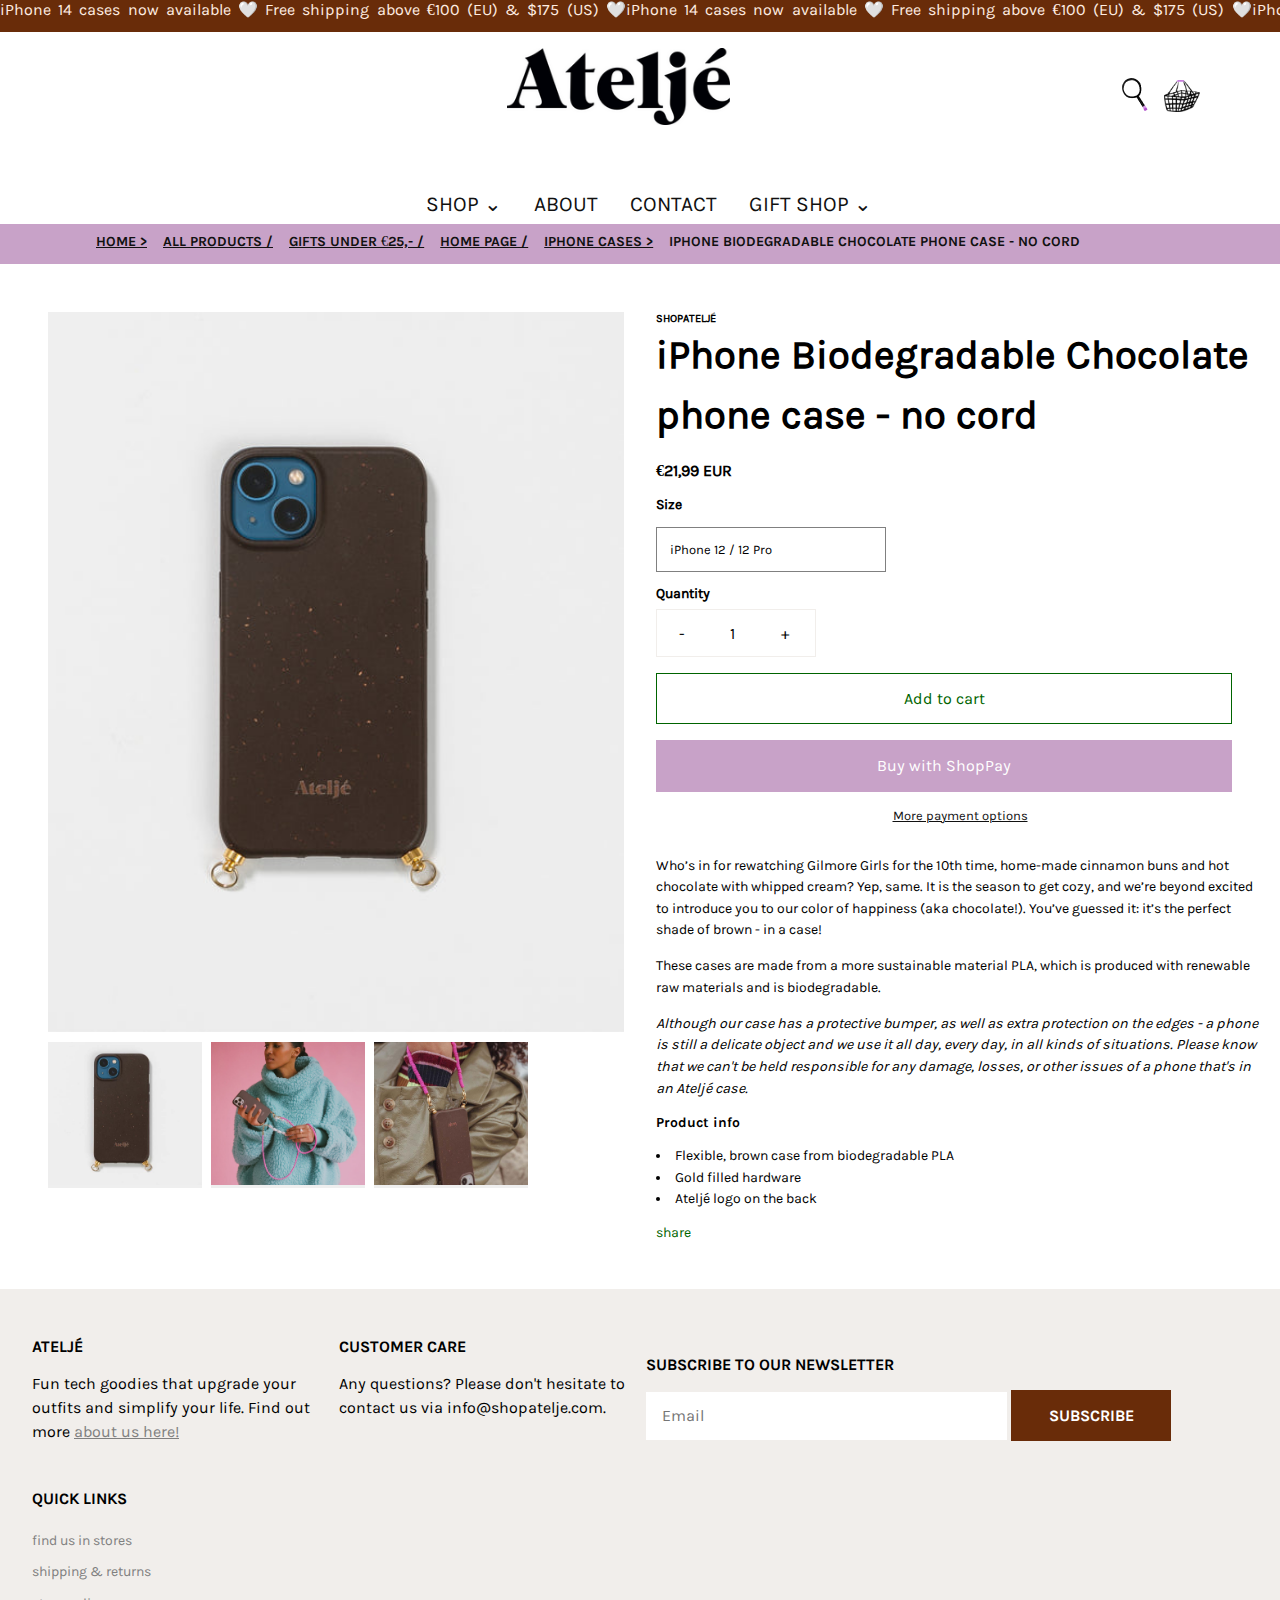
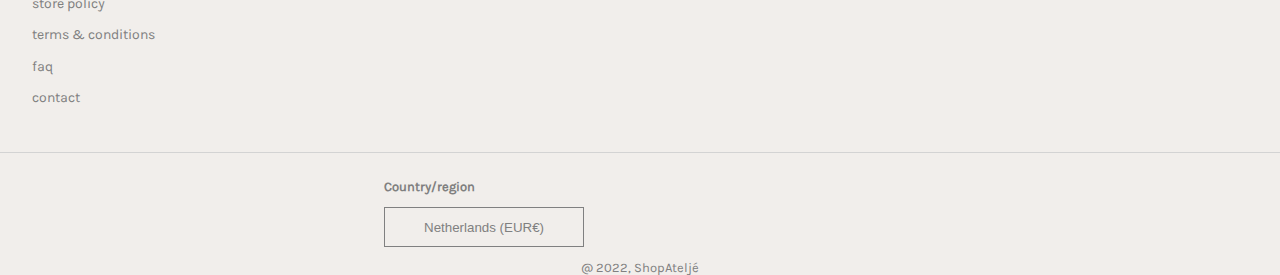
==== commit 884641fd: "cursors en focus states" ====
--- a/index2.html
+++ b/index2.html
@@ -38,10 +38,10 @@
 
 	<nav>
 		<ul>
-			<li><a href="">shop</a></li>
+			<li><a href="">shop &#8964;</a></li>
 			<li><a href="">about</a></li>
 			<li><a href="">contact</a></li>
-			<li><a href="">gift shop</a></li>
+			<li><a href="">gift shop &#8964;</a></li>
 		</ul>
 	</nav>
 
--- a/styles/style2.css
+++ b/styles/style2.css
@@ -70,6 +70,15 @@
 body {
 	overflow-x: hidden;
 	margin: 0;
+	cursor:url("../images/cursor-dolfijn.png") 2 2, auto;
+}
+
+a, button{
+	cursor:url("../images/cursor-normaal.png") 2 2, auto;
+}
+
+:focus{
+	outline:solid .2em var(	--color-lilac);
 }
 
 header {
@@ -231,9 +240,16 @@
 	header nav ul li a {
 		font-size: 1.3em;
 	}
+	header nav ul li a:hover {
+		text-decoration: underline var(--color-text);
+	}
 }
 
 /* breadcrumbs */
+
+header ul:nth-of-type(2) a:focus{
+	outline:solid .2em var(--footer-color);
+}
 header ul:nth-of-type(2){
     display: flex;
     flex-wrap: wrap;
@@ -254,6 +270,7 @@
     white-space: nowrap;
 	font-family: karla-bold;
 	text-transform: uppercase;
+	
 }
 
 header ul:nth-of-type(2) li:last-of-type a{
@@ -269,8 +286,7 @@
 		padding: .2em 2em .2em 2em;
 	}
 	header ul:nth-of-type(2) li a{
-		font-size: .9em;
-		
+		font-size: .9em;	
 	}
 }
 
@@ -328,16 +344,14 @@
 	}
 
 	main section:nth-of-type(1) ul button img{
-		width: 10vw;
+		width: 12vw;
 		height: auto;
 		padding: 0;
 
 	}
 	main section:nth-of-type(1) ul button{
-		width: 10vw;
-
-	}
-	
+		width: 12vw;
+	}	
 }
 
 /* section 2  */
@@ -437,6 +451,10 @@
 	background-color: var(--color-lilac);
 	opacity: 90%;
 	transition: .1s;
+}
+
+main section:nth-of-type(2) button:nth-of-type(4):focus{
+	outline:solid .2em var(--color-text);
 }
 
 main section:nth-of-type(2) a:nth-of-type(1) {
